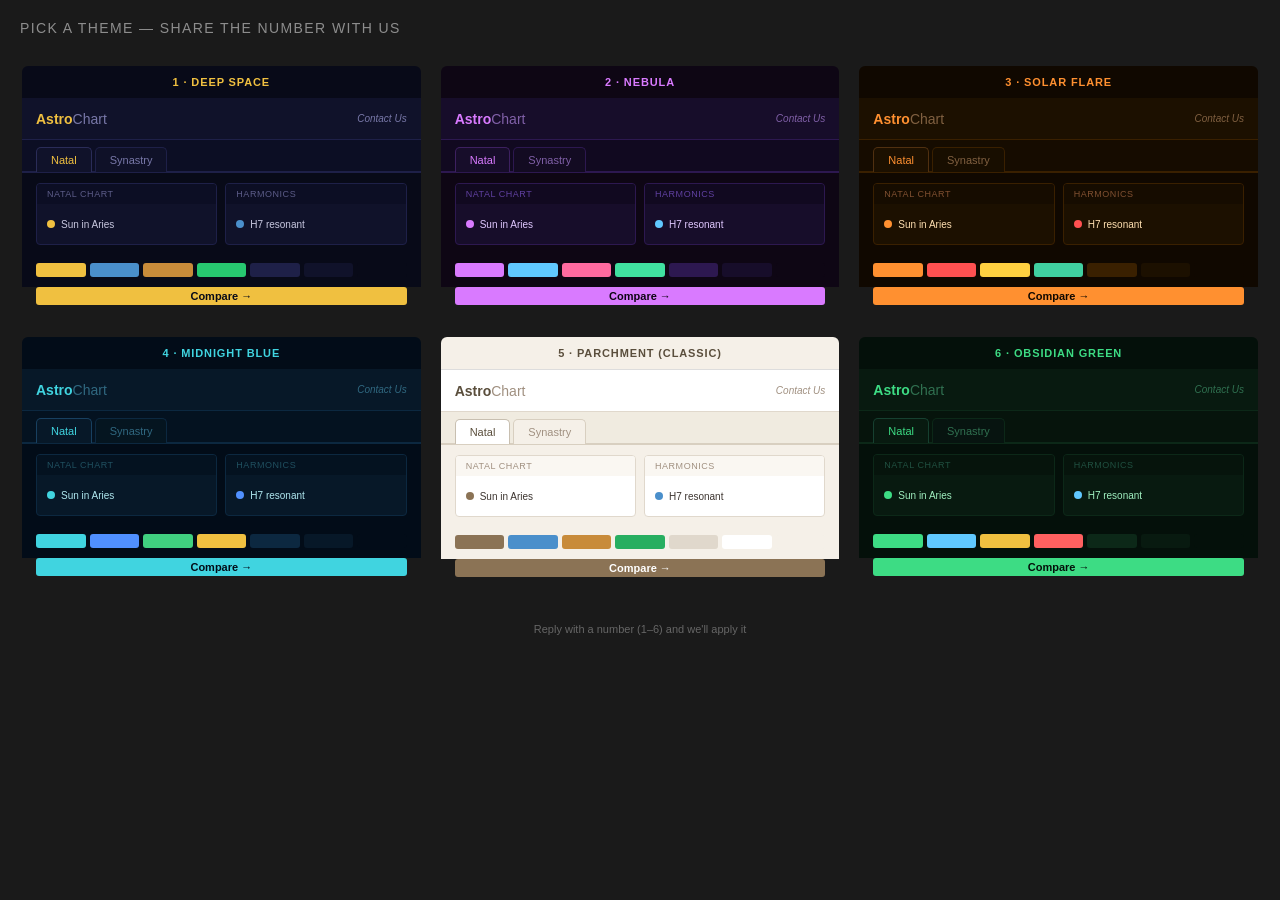
==== app/static/theme-preview.html @ 68cc1428 "Add theme preview page" ====
<!DOCTYPE html>
<html lang="en">
<head>
<meta charset="UTF-8">
<title>Theme Preview</title>
<style>
*{box-sizing:border-box;margin:0;padding:0}
body{font-family:'Helvetica Neue',Helvetica,Arial,sans-serif;background:#1a1a1a;padding:20px;display:flex;flex-direction:column;gap:24px}
h1{color:#fff;font-size:14px;font-weight:400;letter-spacing:.1em;text-transform:uppercase;margin-bottom:4px;opacity:.5}
.themes{display:grid;grid-template-columns:repeat(3,1fr);gap:16px}
.theme{border-radius:8px;overflow:hidden;border:2px solid transparent;cursor:pointer;transition:border-color .2s}
.theme:hover{border-color:rgba(255,255,255,.3)}
.theme-label{padding:10px 14px;font-size:11px;font-weight:600;text-transform:uppercase;letter-spacing:.08em;text-align:center}
.toolbar{display:flex;align-items:center;padding:0 14px;height:42px;gap:10px}
.brand{font-size:14px;font-weight:600;white-space:nowrap}
.brand span{font-weight:400}
.contact{margin-left:auto;font-size:10px;font-style:italic}
.pill{padding:3px 10px;border-radius:3px;font-size:11px;font-weight:600;cursor:pointer}
.tabs{display:flex;padding:6px 14px 0;gap:3px;border-bottom:none}
.tab{padding:6px 14px;border-radius:5px 5px 0 0;font-size:11px;border:1px solid;border-bottom:none;position:relative;top:1px}
.cards{display:grid;grid-template-columns:1fr 1fr;gap:8px;padding:10px 14px}
.card{border-radius:4px;overflow:hidden;border:1px solid}
.card-hdr{padding:5px 10px;font-size:9px;text-transform:uppercase;letter-spacing:.06em}
.card-body{height:40px;display:flex;align-items:center;padding:0 10px;font-size:10px;gap:6px}
.dot{width:8px;height:8px;border-radius:50%;flex-shrink:0}
.swatch{display:flex;gap:4px;padding:8px 14px 10px}
.sw{height:14px;flex:1;border-radius:3px}
</style>
</head>
<body>
<h1>Pick a Theme — share the number with us</h1>
<div class="themes">

<!-- 1. Deep Space (current) -->
<div class="theme" id="t1">
  <div class="theme-label" style="background:#080a18;color:#f0c040">1 · Deep Space</div>
  <div class="toolbar" style="background:#10122a;border-bottom:1px solid #1e2048">
    <div class="brand" style="color:#f0c040">Astro<span style="color:#7878a8">Chart</span></div>
    <div class="contact" style="color:#7878a8">Contact Us</div>
  </div>
  <div class="tabs" style="background:#0c0e24;border-bottom:2px solid #1e2048">
    <div class="tab" style="background:#10122a;color:#f0c040;border-color:#2a2c58">Natal</div>
    <div class="tab" style="background:#0f1128;color:#7878a8;border-color:#1e2048">Synastry</div>
  </div>
  <div class="cards" style="background:#080a18">
    <div class="card" style="background:#10122a;border-color:#1e2048">
      <div class="card-hdr" style="background:#0c0e24;color:#5c5c88">Natal Chart</div>
      <div class="card-body" style="color:#c8c8e0"><div class="dot" style="background:#f0c040"></div>Sun in Aries</div>
    </div>
    <div class="card" style="background:#10122a;border-color:#1e2048">
      <div class="card-hdr" style="background:#0c0e24;color:#5c5c88">Harmonics</div>
      <div class="card-body" style="color:#c8c8e0"><div class="dot" style="background:#4a8fcb"></div>H7 resonant</div>
    </div>
  </div>
  <div class="swatch" style="background:#080a18">
    <div class="sw" style="background:#f0c040"></div>
    <div class="sw" style="background:#4a8fcb"></div>
    <div class="sw" style="background:#c88b3a"></div>
    <div class="sw" style="background:#27c870"></div>
    <div class="sw" style="background:#1e2048"></div>
    <div class="sw" style="background:#10122a"></div>
    <div class="sw" style="background:#080a18"></div>
  </div>
  <div class="pill" style="background:#f0c040;color:#080a18;margin:0 14px 12px;text-align:center">Compare →</div>
</div>

<!-- 2. Nebula (deep purple/magenta) -->
<div class="theme" id="t2">
  <div class="theme-label" style="background:#0e0614;color:#d97aff">2 · Nebula</div>
  <div class="toolbar" style="background:#170d2a;border-bottom:1px solid #2d1850">
    <div class="brand" style="color:#d97aff">Astro<span style="color:#8060a8">Chart</span></div>
    <div class="contact" style="color:#8060a8">Contact Us</div>
  </div>
  <div class="tabs" style="background:#110920;border-bottom:2px solid #2d1850">
    <div class="tab" style="background:#170d2a;color:#d97aff;border-color:#3d2060">Natal</div>
    <div class="tab" style="background:#130b22;color:#8060a8;border-color:#2d1850">Synastry</div>
  </div>
  <div class="cards" style="background:#0e0614">
    <div class="card" style="background:#170d2a;border-color:#2d1850">
      <div class="card-hdr" style="background:#110920;color:#6040a0">Natal Chart</div>
      <div class="card-body" style="color:#e0c8ff"><div class="dot" style="background:#d97aff"></div>Sun in Aries</div>
    </div>
    <div class="card" style="background:#170d2a;border-color:#2d1850">
      <div class="card-hdr" style="background:#110920;color:#6040a0">Harmonics</div>
      <div class="card-body" style="color:#e0c8ff"><div class="dot" style="background:#60c8ff"></div>H7 resonant</div>
    </div>
  </div>
  <div class="swatch" style="background:#0e0614">
    <div class="sw" style="background:#d97aff"></div>
    <div class="sw" style="background:#60c8ff"></div>
    <div class="sw" style="background:#ff6aa0"></div>
    <div class="sw" style="background:#40e0a0"></div>
    <div class="sw" style="background:#2d1850"></div>
    <div class="sw" style="background:#170d2a"></div>
    <div class="sw" style="background:#0e0614"></div>
  </div>
  <div class="pill" style="background:#d97aff;color:#0e0614;margin:0 14px 12px;text-align:center">Compare →</div>
</div>

<!-- 3. Solar Flare (warm dark orange) -->
<div class="theme" id="t3">
  <div class="theme-label" style="background:#100800;color:#ff9030">3 · Solar Flare</div>
  <div class="toolbar" style="background:#1c1000;border-bottom:1px solid #3a2000">
    <div class="brand" style="color:#ff9030">Astro<span style="color:#806040">Chart</span></div>
    <div class="contact" style="color:#806040">Contact Us</div>
  </div>
  <div class="tabs" style="background:#160c00;border-bottom:2px solid #3a2000">
    <div class="tab" style="background:#1c1000;color:#ff9030;border-color:#503010">Natal</div>
    <div class="tab" style="background:#180e00;color:#806040;border-color:#3a2000">Synastry</div>
  </div>
  <div class="cards" style="background:#100800">
    <div class="card" style="background:#1c1000;border-color:#3a2000">
      <div class="card-hdr" style="background:#160c00;color:#805030">Natal Chart</div>
      <div class="card-body" style="color:#ffe0b0"><div class="dot" style="background:#ff9030"></div>Sun in Aries</div>
    </div>
    <div class="card" style="background:#1c1000;border-color:#3a2000">
      <div class="card-hdr" style="background:#160c00;color:#805030">Harmonics</div>
      <div class="card-body" style="color:#ffe0b0"><div class="dot" style="background:#ff5050"></div>H7 resonant</div>
    </div>
  </div>
  <div class="swatch" style="background:#100800">
    <div class="sw" style="background:#ff9030"></div>
    <div class="sw" style="background:#ff5050"></div>
    <div class="sw" style="background:#ffd040"></div>
    <div class="sw" style="background:#40d0a0"></div>
    <div class="sw" style="background:#3a2000"></div>
    <div class="sw" style="background:#1c1000"></div>
    <div class="sw" style="background:#100800"></div>
  </div>
  <div class="pill" style="background:#ff9030;color:#100800;margin:0 14px 12px;text-align:center">Compare →</div>
</div>

<!-- 4. Midnight Blue (navy/teal) -->
<div class="theme" id="t4">
  <div class="theme-label" style="background:#020c18;color:#40d4e0">4 · Midnight Blue</div>
  <div class="toolbar" style="background:#071828;border-bottom:1px solid #0c2840">
    <div class="brand" style="color:#40d4e0">Astro<span style="color:#306880">Chart</span></div>
    <div class="contact" style="color:#306880">Contact Us</div>
  </div>
  <div class="tabs" style="background:#041220;border-bottom:2px solid #0c2840">
    <div class="tab" style="background:#071828;color:#40d4e0;border-color:#184060">Natal</div>
    <div class="tab" style="background:#051520;color:#306880;border-color:#0c2840">Synastry</div>
  </div>
  <div class="cards" style="background:#020c18">
    <div class="card" style="background:#071828;border-color:#0c2840">
      <div class="card-hdr" style="background:#041220;color:#205060">Natal Chart</div>
      <div class="card-body" style="color:#b0e8f0"><div class="dot" style="background:#40d4e0"></div>Sun in Aries</div>
    </div>
    <div class="card" style="background:#071828;border-color:#0c2840">
      <div class="card-hdr" style="background:#041220;color:#205060">Harmonics</div>
      <div class="card-body" style="color:#b0e8f0"><div class="dot" style="background:#5090ff"></div>H7 resonant</div>
    </div>
  </div>
  <div class="swatch" style="background:#020c18">
    <div class="sw" style="background:#40d4e0"></div>
    <div class="sw" style="background:#5090ff"></div>
    <div class="sw" style="background:#40d080"></div>
    <div class="sw" style="background:#f0c040"></div>
    <div class="sw" style="background:#0c2840"></div>
    <div class="sw" style="background:#071828"></div>
    <div class="sw" style="background:#020c18"></div>
  </div>
  <div class="pill" style="background:#40d4e0;color:#020c18;margin:0 14px 12px;text-align:center">Compare →</div>
</div>

<!-- 5. Parchment (warm light, classic) -->
<div class="theme" id="t5">
  <div class="theme-label" style="background:#f5f0e8;color:#5a4e3c;border-bottom:1px solid #ddd">5 · Parchment (Classic)</div>
  <div class="toolbar" style="background:#fff;border-bottom:1px solid #e0d8cc">
    <div class="brand" style="color:#5a4e3c">Astro<span style="color:#a09080">Chart</span></div>
    <div class="contact" style="color:#a09080">Contact Us</div>
  </div>
  <div class="tabs" style="background:#f0ebe0;border-bottom:2px solid #d8cfc0">
    <div class="tab" style="background:#fff;color:#5a4e3c;border-color:#c8bfb0">Natal</div>
    <div class="tab" style="background:#f5f0e8;color:#a09080;border-color:#d8cfc0">Synastry</div>
  </div>
  <div class="cards" style="background:#f5f0e8">
    <div class="card" style="background:#fff;border-color:#e0d8cc">
      <div class="card-hdr" style="background:#faf7f2;color:#a09080">Natal Chart</div>
      <div class="card-body" style="color:#3d3530"><div class="dot" style="background:#8b7355"></div>Sun in Aries</div>
    </div>
    <div class="card" style="background:#fff;border-color:#e0d8cc">
      <div class="card-hdr" style="background:#faf7f2;color:#a09080">Harmonics</div>
      <div class="card-body" style="color:#3d3530"><div class="dot" style="background:#4a8fcb"></div>H7 resonant</div>
    </div>
  </div>
  <div class="swatch" style="background:#f5f0e8">
    <div class="sw" style="background:#8b7355"></div>
    <div class="sw" style="background:#4a8fcb"></div>
    <div class="sw" style="background:#c88b3a"></div>
    <div class="sw" style="background:#27ae60"></div>
    <div class="sw" style="background:#e0d8cc"></div>
    <div class="sw" style="background:#fff"></div>
    <div class="sw" style="background:#f5f0e8"></div>
  </div>
  <div class="pill" style="background:#8b7355;color:#fff;margin:0 14px 12px;text-align:center">Compare →</div>
</div>

<!-- 6. Obsidian Green (dark + emerald) -->
<div class="theme" id="t6">
  <div class="theme-label" style="background:#04100a;color:#3ddc84">6 · Obsidian Green</div>
  <div class="toolbar" style="background:#081a10;border-bottom:1px solid #0c2818">
    <div class="brand" style="color:#3ddc84">Astro<span style="color:#307050">Chart</span></div>
    <div class="contact" style="color:#307050">Contact Us</div>
  </div>
  <div class="tabs" style="background:#06140c;border-bottom:2px solid #0c2818">
    <div class="tab" style="background:#081a10;color:#3ddc84;border-color:#164030">Natal</div>
    <div class="tab" style="background:#071410;color:#307050;border-color:#0c2818">Synastry</div>
  </div>
  <div class="cards" style="background:#04100a">
    <div class="card" style="background:#081a10;border-color:#0c2818">
      <div class="card-hdr" style="background:#06140c;color:#205040">Natal Chart</div>
      <div class="card-body" style="color:#a0f0c0"><div class="dot" style="background:#3ddc84"></div>Sun in Aries</div>
    </div>
    <div class="card" style="background:#081a10;border-color:#0c2818">
      <div class="card-hdr" style="background:#06140c;color:#205040">Harmonics</div>
      <div class="card-body" style="color:#a0f0c0"><div class="dot" style="background:#60c8ff"></div>H7 resonant</div>
    </div>
  </div>
  <div class="swatch" style="background:#04100a">
    <div class="sw" style="background:#3ddc84"></div>
    <div class="sw" style="background:#60c8ff"></div>
    <div class="sw" style="background:#f0c040"></div>
    <div class="sw" style="background:#ff6060"></div>
    <div class="sw" style="background:#0c2818"></div>
    <div class="sw" style="background:#081a10"></div>
    <div class="sw" style="background:#04100a"></div>
  </div>
  <div class="pill" style="background:#3ddc84;color:#04100a;margin:0 14px 12px;text-align:center">Compare →</div>
</div>

</div>
<p style="color:#666;font-size:11px;text-align:center;margin-top:8px">Reply with a number (1–6) and we'll apply it</p>
</body>
</html>
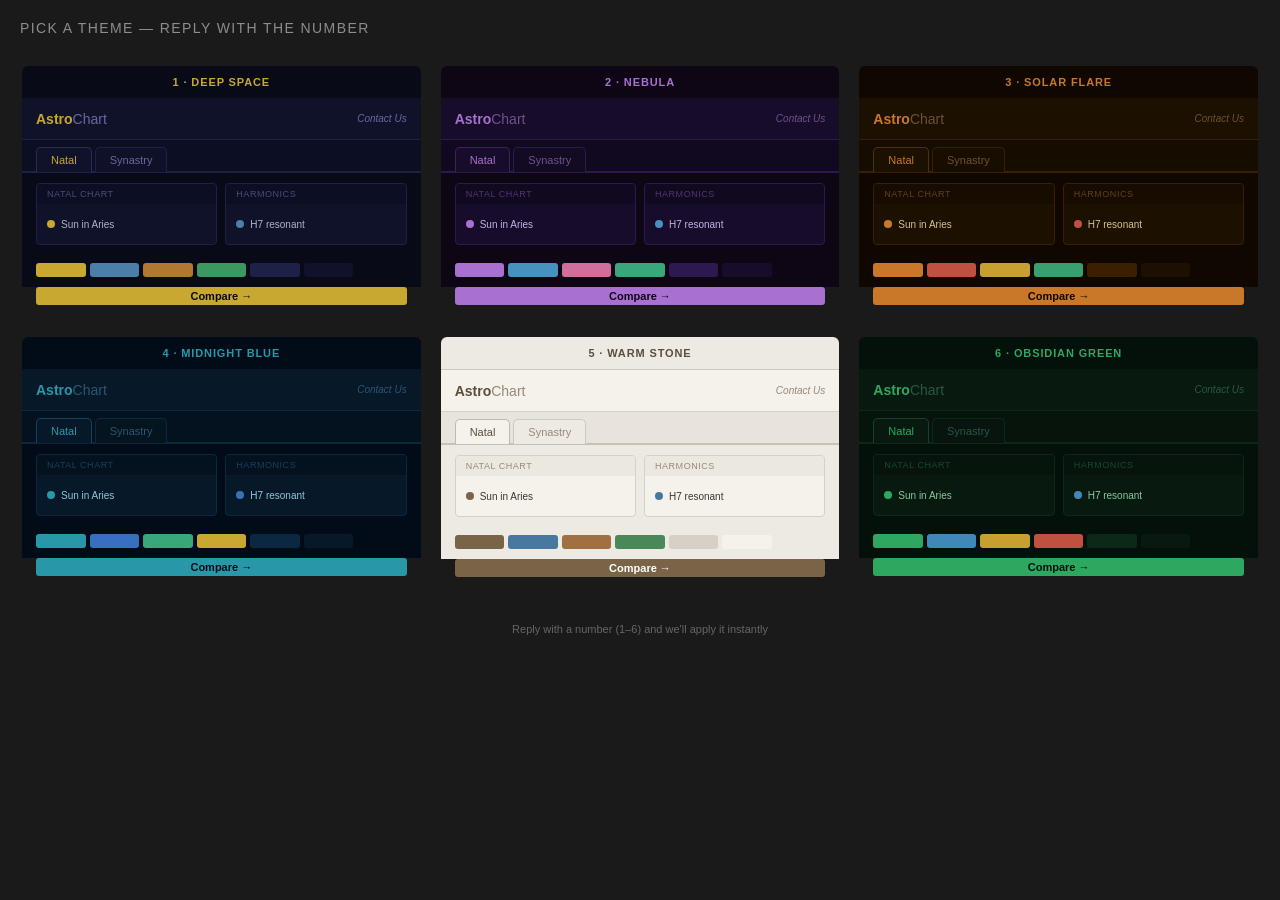
==== commit 2bca2f22: "Tone down theme preview colors - muted accents" ====
--- a/app/static/theme-preview.html
+++ b/app/static/theme-preview.html
@@ -16,7 +16,7 @@
 .brand span{font-weight:400}
 .contact{margin-left:auto;font-size:10px;font-style:italic}
 .pill{padding:3px 10px;border-radius:3px;font-size:11px;font-weight:600;cursor:pointer}
-.tabs{display:flex;padding:6px 14px 0;gap:3px;border-bottom:none}
+.tabs{display:flex;padding:6px 14px 0;gap:3px}
 .tab{padding:6px 14px;border-radius:5px 5px 0 0;font-size:11px;border:1px solid;border-bottom:none;position:relative;top:1px}
 .cards{display:grid;grid-template-columns:1fr 1fr;gap:8px;padding:10px 14px}
 .card{border-radius:4px;overflow:hidden;border:1px solid}
@@ -28,208 +28,208 @@
 </style>
 </head>
 <body>
-<h1>Pick a Theme — share the number with us</h1>
+<h1>Pick a Theme — reply with the number</h1>
 <div class="themes">
 
 <!-- 1. Deep Space (current) -->
-<div class="theme" id="t1">
-  <div class="theme-label" style="background:#080a18;color:#f0c040">1 · Deep Space</div>
+<div class="theme">
+  <div class="theme-label" style="background:#080a18;color:#c8a830">1 · Deep Space</div>
   <div class="toolbar" style="background:#10122a;border-bottom:1px solid #1e2048">
-    <div class="brand" style="color:#f0c040">Astro<span style="color:#7878a8">Chart</span></div>
-    <div class="contact" style="color:#7878a8">Contact Us</div>
+    <div class="brand" style="color:#c8a830">Astro<span style="color:#6868a0">Chart</span></div>
+    <div class="contact" style="color:#6868a0">Contact Us</div>
   </div>
   <div class="tabs" style="background:#0c0e24;border-bottom:2px solid #1e2048">
-    <div class="tab" style="background:#10122a;color:#f0c040;border-color:#2a2c58">Natal</div>
-    <div class="tab" style="background:#0f1128;color:#7878a8;border-color:#1e2048">Synastry</div>
+    <div class="tab" style="background:#10122a;color:#c8a830;border-color:#2a2c58">Natal</div>
+    <div class="tab" style="background:#0f1128;color:#6868a0;border-color:#1e2048">Synastry</div>
   </div>
   <div class="cards" style="background:#080a18">
     <div class="card" style="background:#10122a;border-color:#1e2048">
-      <div class="card-hdr" style="background:#0c0e24;color:#5c5c88">Natal Chart</div>
-      <div class="card-body" style="color:#c8c8e0"><div class="dot" style="background:#f0c040"></div>Sun in Aries</div>
+      <div class="card-hdr" style="background:#0c0e24;color:#4c4c78">Natal Chart</div>
+      <div class="card-body" style="color:#b0b0d0"><div class="dot" style="background:#c8a830"></div>Sun in Aries</div>
     </div>
     <div class="card" style="background:#10122a;border-color:#1e2048">
-      <div class="card-hdr" style="background:#0c0e24;color:#5c5c88">Harmonics</div>
-      <div class="card-body" style="color:#c8c8e0"><div class="dot" style="background:#4a8fcb"></div>H7 resonant</div>
+      <div class="card-hdr" style="background:#0c0e24;color:#4c4c78">Harmonics</div>
+      <div class="card-body" style="color:#b0b0d0"><div class="dot" style="background:#4a7faa"></div>H7 resonant</div>
     </div>
   </div>
   <div class="swatch" style="background:#080a18">
-    <div class="sw" style="background:#f0c040"></div>
-    <div class="sw" style="background:#4a8fcb"></div>
-    <div class="sw" style="background:#c88b3a"></div>
-    <div class="sw" style="background:#27c870"></div>
+    <div class="sw" style="background:#c8a830"></div>
+    <div class="sw" style="background:#4a7faa"></div>
+    <div class="sw" style="background:#b07830"></div>
+    <div class="sw" style="background:#3a9860"></div>
     <div class="sw" style="background:#1e2048"></div>
     <div class="sw" style="background:#10122a"></div>
     <div class="sw" style="background:#080a18"></div>
   </div>
-  <div class="pill" style="background:#f0c040;color:#080a18;margin:0 14px 12px;text-align:center">Compare →</div>
-</div>
-
-<!-- 2. Nebula (deep purple/magenta) -->
-<div class="theme" id="t2">
-  <div class="theme-label" style="background:#0e0614;color:#d97aff">2 · Nebula</div>
+  <div class="pill" style="background:#c8a830;color:#080a18;margin:0 14px 12px;text-align:center">Compare →</div>
+</div>
+
+<!-- 2. Nebula (muted violet) -->
+<div class="theme">
+  <div class="theme-label" style="background:#0e0614;color:#a870d0">2 · Nebula</div>
   <div class="toolbar" style="background:#170d2a;border-bottom:1px solid #2d1850">
-    <div class="brand" style="color:#d97aff">Astro<span style="color:#8060a8">Chart</span></div>
-    <div class="contact" style="color:#8060a8">Contact Us</div>
+    <div class="brand" style="color:#a870d0">Astro<span style="color:#705090">Chart</span></div>
+    <div class="contact" style="color:#705090">Contact Us</div>
   </div>
   <div class="tabs" style="background:#110920;border-bottom:2px solid #2d1850">
-    <div class="tab" style="background:#170d2a;color:#d97aff;border-color:#3d2060">Natal</div>
-    <div class="tab" style="background:#130b22;color:#8060a8;border-color:#2d1850">Synastry</div>
+    <div class="tab" style="background:#170d2a;color:#a870d0;border-color:#3d2060">Natal</div>
+    <div class="tab" style="background:#130b22;color:#705090;border-color:#2d1850">Synastry</div>
   </div>
   <div class="cards" style="background:#0e0614">
     <div class="card" style="background:#170d2a;border-color:#2d1850">
-      <div class="card-hdr" style="background:#110920;color:#6040a0">Natal Chart</div>
-      <div class="card-body" style="color:#e0c8ff"><div class="dot" style="background:#d97aff"></div>Sun in Aries</div>
+      <div class="card-hdr" style="background:#110920;color:#503870">Natal Chart</div>
+      <div class="card-body" style="color:#c8b0e8"><div class="dot" style="background:#a870d0"></div>Sun in Aries</div>
     </div>
     <div class="card" style="background:#170d2a;border-color:#2d1850">
-      <div class="card-hdr" style="background:#110920;color:#6040a0">Harmonics</div>
-      <div class="card-body" style="color:#e0c8ff"><div class="dot" style="background:#60c8ff"></div>H7 resonant</div>
+      <div class="card-hdr" style="background:#110920;color:#503870">Harmonics</div>
+      <div class="card-body" style="color:#c8b0e8"><div class="dot" style="background:#4890c0"></div>H7 resonant</div>
     </div>
   </div>
   <div class="swatch" style="background:#0e0614">
-    <div class="sw" style="background:#d97aff"></div>
-    <div class="sw" style="background:#60c8ff"></div>
-    <div class="sw" style="background:#ff6aa0"></div>
-    <div class="sw" style="background:#40e0a0"></div>
+    <div class="sw" style="background:#a870d0"></div>
+    <div class="sw" style="background:#4890c0"></div>
+    <div class="sw" style="background:#d07098"></div>
+    <div class="sw" style="background:#38a878"></div>
     <div class="sw" style="background:#2d1850"></div>
     <div class="sw" style="background:#170d2a"></div>
     <div class="sw" style="background:#0e0614"></div>
   </div>
-  <div class="pill" style="background:#d97aff;color:#0e0614;margin:0 14px 12px;text-align:center">Compare →</div>
-</div>
-
-<!-- 3. Solar Flare (warm dark orange) -->
-<div class="theme" id="t3">
-  <div class="theme-label" style="background:#100800;color:#ff9030">3 · Solar Flare</div>
+  <div class="pill" style="background:#a870d0;color:#0e0614;margin:0 14px 12px;text-align:center">Compare →</div>
+</div>
+
+<!-- 3. Solar Flare (muted amber) -->
+<div class="theme">
+  <div class="theme-label" style="background:#100800;color:#c87828">3 · Solar Flare</div>
   <div class="toolbar" style="background:#1c1000;border-bottom:1px solid #3a2000">
-    <div class="brand" style="color:#ff9030">Astro<span style="color:#806040">Chart</span></div>
-    <div class="contact" style="color:#806040">Contact Us</div>
+    <div class="brand" style="color:#c87828">Astro<span style="color:#705030">Chart</span></div>
+    <div class="contact" style="color:#705030">Contact Us</div>
   </div>
   <div class="tabs" style="background:#160c00;border-bottom:2px solid #3a2000">
-    <div class="tab" style="background:#1c1000;color:#ff9030;border-color:#503010">Natal</div>
-    <div class="tab" style="background:#180e00;color:#806040;border-color:#3a2000">Synastry</div>
+    <div class="tab" style="background:#1c1000;color:#c87828;border-color:#503010">Natal</div>
+    <div class="tab" style="background:#180e00;color:#705030;border-color:#3a2000">Synastry</div>
   </div>
   <div class="cards" style="background:#100800">
     <div class="card" style="background:#1c1000;border-color:#3a2000">
-      <div class="card-hdr" style="background:#160c00;color:#805030">Natal Chart</div>
-      <div class="card-body" style="color:#ffe0b0"><div class="dot" style="background:#ff9030"></div>Sun in Aries</div>
+      <div class="card-hdr" style="background:#160c00;color:#604020">Natal Chart</div>
+      <div class="card-body" style="color:#d8c090"><div class="dot" style="background:#c87828"></div>Sun in Aries</div>
     </div>
     <div class="card" style="background:#1c1000;border-color:#3a2000">
-      <div class="card-hdr" style="background:#160c00;color:#805030">Harmonics</div>
-      <div class="card-body" style="color:#ffe0b0"><div class="dot" style="background:#ff5050"></div>H7 resonant</div>
+      <div class="card-hdr" style="background:#160c00;color:#604020">Harmonics</div>
+      <div class="card-body" style="color:#d8c090"><div class="dot" style="background:#c05040"></div>H7 resonant</div>
     </div>
   </div>
   <div class="swatch" style="background:#100800">
-    <div class="sw" style="background:#ff9030"></div>
-    <div class="sw" style="background:#ff5050"></div>
-    <div class="sw" style="background:#ffd040"></div>
-    <div class="sw" style="background:#40d0a0"></div>
+    <div class="sw" style="background:#c87828"></div>
+    <div class="sw" style="background:#c05040"></div>
+    <div class="sw" style="background:#c8a030"></div>
+    <div class="sw" style="background:#38a070"></div>
     <div class="sw" style="background:#3a2000"></div>
     <div class="sw" style="background:#1c1000"></div>
     <div class="sw" style="background:#100800"></div>
   </div>
-  <div class="pill" style="background:#ff9030;color:#100800;margin:0 14px 12px;text-align:center">Compare →</div>
-</div>
-
-<!-- 4. Midnight Blue (navy/teal) -->
-<div class="theme" id="t4">
-  <div class="theme-label" style="background:#020c18;color:#40d4e0">4 · Midnight Blue</div>
+  <div class="pill" style="background:#c87828;color:#100800;margin:0 14px 12px;text-align:center">Compare →</div>
+</div>
+
+<!-- 4. Midnight Blue (muted teal) -->
+<div class="theme">
+  <div class="theme-label" style="background:#020c18;color:#2898a8">4 · Midnight Blue</div>
   <div class="toolbar" style="background:#071828;border-bottom:1px solid #0c2840">
-    <div class="brand" style="color:#40d4e0">Astro<span style="color:#306880">Chart</span></div>
-    <div class="contact" style="color:#306880">Contact Us</div>
+    <div class="brand" style="color:#2898a8">Astro<span style="color:#285870">Chart</span></div>
+    <div class="contact" style="color:#285870">Contact Us</div>
   </div>
   <div class="tabs" style="background:#041220;border-bottom:2px solid #0c2840">
-    <div class="tab" style="background:#071828;color:#40d4e0;border-color:#184060">Natal</div>
-    <div class="tab" style="background:#051520;color:#306880;border-color:#0c2840">Synastry</div>
+    <div class="tab" style="background:#071828;color:#2898a8;border-color:#184060">Natal</div>
+    <div class="tab" style="background:#051520;color:#285870;border-color:#0c2840">Synastry</div>
   </div>
   <div class="cards" style="background:#020c18">
     <div class="card" style="background:#071828;border-color:#0c2840">
-      <div class="card-hdr" style="background:#041220;color:#205060">Natal Chart</div>
-      <div class="card-body" style="color:#b0e8f0"><div class="dot" style="background:#40d4e0"></div>Sun in Aries</div>
+      <div class="card-hdr" style="background:#041220;color:#184058">Natal Chart</div>
+      <div class="card-body" style="color:#90c8d8"><div class="dot" style="background:#2898a8"></div>Sun in Aries</div>
     </div>
     <div class="card" style="background:#071828;border-color:#0c2840">
-      <div class="card-hdr" style="background:#041220;color:#205060">Harmonics</div>
-      <div class="card-body" style="color:#b0e8f0"><div class="dot" style="background:#5090ff"></div>H7 resonant</div>
+      <div class="card-hdr" style="background:#041220;color:#184058">Harmonics</div>
+      <div class="card-body" style="color:#90c8d8"><div class="dot" style="background:#3870c0"></div>H7 resonant</div>
     </div>
   </div>
   <div class="swatch" style="background:#020c18">
-    <div class="sw" style="background:#40d4e0"></div>
-    <div class="sw" style="background:#5090ff"></div>
-    <div class="sw" style="background:#40d080"></div>
-    <div class="sw" style="background:#f0c040"></div>
+    <div class="sw" style="background:#2898a8"></div>
+    <div class="sw" style="background:#3870c0"></div>
+    <div class="sw" style="background:#38a878"></div>
+    <div class="sw" style="background:#c8a830"></div>
     <div class="sw" style="background:#0c2840"></div>
     <div class="sw" style="background:#071828"></div>
     <div class="sw" style="background:#020c18"></div>
   </div>
-  <div class="pill" style="background:#40d4e0;color:#020c18;margin:0 14px 12px;text-align:center">Compare →</div>
-</div>
-
-<!-- 5. Parchment (warm light, classic) -->
-<div class="theme" id="t5">
-  <div class="theme-label" style="background:#f5f0e8;color:#5a4e3c;border-bottom:1px solid #ddd">5 · Parchment (Classic)</div>
-  <div class="toolbar" style="background:#fff;border-bottom:1px solid #e0d8cc">
-    <div class="brand" style="color:#5a4e3c">Astro<span style="color:#a09080">Chart</span></div>
-    <div class="contact" style="color:#a09080">Contact Us</div>
-  </div>
-  <div class="tabs" style="background:#f0ebe0;border-bottom:2px solid #d8cfc0">
-    <div class="tab" style="background:#fff;color:#5a4e3c;border-color:#c8bfb0">Natal</div>
-    <div class="tab" style="background:#f5f0e8;color:#a09080;border-color:#d8cfc0">Synastry</div>
-  </div>
-  <div class="cards" style="background:#f5f0e8">
-    <div class="card" style="background:#fff;border-color:#e0d8cc">
-      <div class="card-hdr" style="background:#faf7f2;color:#a09080">Natal Chart</div>
-      <div class="card-body" style="color:#3d3530"><div class="dot" style="background:#8b7355"></div>Sun in Aries</div>
-    </div>
-    <div class="card" style="background:#fff;border-color:#e0d8cc">
-      <div class="card-hdr" style="background:#faf7f2;color:#a09080">Harmonics</div>
-      <div class="card-body" style="color:#3d3530"><div class="dot" style="background:#4a8fcb"></div>H7 resonant</div>
-    </div>
-  </div>
-  <div class="swatch" style="background:#f5f0e8">
-    <div class="sw" style="background:#8b7355"></div>
-    <div class="sw" style="background:#4a8fcb"></div>
-    <div class="sw" style="background:#c88b3a"></div>
-    <div class="sw" style="background:#27ae60"></div>
-    <div class="sw" style="background:#e0d8cc"></div>
-    <div class="sw" style="background:#fff"></div>
-    <div class="sw" style="background:#f5f0e8"></div>
-  </div>
-  <div class="pill" style="background:#8b7355;color:#fff;margin:0 14px 12px;text-align:center">Compare →</div>
-</div>
-
-<!-- 6. Obsidian Green (dark + emerald) -->
-<div class="theme" id="t6">
-  <div class="theme-label" style="background:#04100a;color:#3ddc84">6 · Obsidian Green</div>
+  <div class="pill" style="background:#2898a8;color:#020c18;margin:0 14px 12px;text-align:center">Compare →</div>
+</div>
+
+<!-- 5. Warm Stone (muted light, easy on eyes) -->
+<div class="theme">
+  <div class="theme-label" style="background:#edeae4;color:#5a4e3c;border-bottom:1px solid #d0c8bc">5 · Warm Stone</div>
+  <div class="toolbar" style="background:#f5f2ec;border-bottom:1px solid #d8d0c4">
+    <div class="brand" style="color:#5a4e3c">Astro<span style="color:#988878">Chart</span></div>
+    <div class="contact" style="color:#988878">Contact Us</div>
+  </div>
+  <div class="tabs" style="background:#e8e4dc;border-bottom:2px solid #c8c0b4">
+    <div class="tab" style="background:#f5f2ec;color:#5a4e3c;border-color:#c0b8ac">Natal</div>
+    <div class="tab" style="background:#edeae4;color:#988878;border-color:#d0c8bc">Synastry</div>
+  </div>
+  <div class="cards" style="background:#edeae4">
+    <div class="card" style="background:#f5f2ec;border-color:#d8d0c4">
+      <div class="card-hdr" style="background:#ece8e0;color:#988878">Natal Chart</div>
+      <div class="card-body" style="color:#3d3530"><div class="dot" style="background:#7a6448"></div>Sun in Aries</div>
+    </div>
+    <div class="card" style="background:#f5f2ec;border-color:#d8d0c4">
+      <div class="card-hdr" style="background:#ece8e0;color:#988878">Harmonics</div>
+      <div class="card-body" style="color:#3d3530"><div class="dot" style="background:#4878a0"></div>H7 resonant</div>
+    </div>
+  </div>
+  <div class="swatch" style="background:#edeae4">
+    <div class="sw" style="background:#7a6448"></div>
+    <div class="sw" style="background:#4878a0"></div>
+    <div class="sw" style="background:#a07040"></div>
+    <div class="sw" style="background:#4a8858"></div>
+    <div class="sw" style="background:#d8d0c4"></div>
+    <div class="sw" style="background:#f5f2ec"></div>
+    <div class="sw" style="background:#edeae4"></div>
+  </div>
+  <div class="pill" style="background:#7a6448;color:#fff;margin:0 14px 12px;text-align:center">Compare →</div>
+</div>
+
+<!-- 6. Obsidian Green (muted emerald) -->
+<div class="theme">
+  <div class="theme-label" style="background:#04100a;color:#2ea860">6 · Obsidian Green</div>
   <div class="toolbar" style="background:#081a10;border-bottom:1px solid #0c2818">
-    <div class="brand" style="color:#3ddc84">Astro<span style="color:#307050">Chart</span></div>
-    <div class="contact" style="color:#307050">Contact Us</div>
+    <div class="brand" style="color:#2ea860">Astro<span style="color:#285840">Chart</span></div>
+    <div class="contact" style="color:#285840">Contact Us</div>
   </div>
   <div class="tabs" style="background:#06140c;border-bottom:2px solid #0c2818">
-    <div class="tab" style="background:#081a10;color:#3ddc84;border-color:#164030">Natal</div>
-    <div class="tab" style="background:#071410;color:#307050;border-color:#0c2818">Synastry</div>
+    <div class="tab" style="background:#081a10;color:#2ea860;border-color:#164030">Natal</div>
+    <div class="tab" style="background:#071410;color:#285840;border-color:#0c2818">Synastry</div>
   </div>
   <div class="cards" style="background:#04100a">
     <div class="card" style="background:#081a10;border-color:#0c2818">
-      <div class="card-hdr" style="background:#06140c;color:#205040">Natal Chart</div>
-      <div class="card-body" style="color:#a0f0c0"><div class="dot" style="background:#3ddc84"></div>Sun in Aries</div>
+      <div class="card-hdr" style="background:#06140c;color:#184830">Natal Chart</div>
+      <div class="card-body" style="color:#88c8a0"><div class="dot" style="background:#2ea860"></div>Sun in Aries</div>
     </div>
     <div class="card" style="background:#081a10;border-color:#0c2818">
-      <div class="card-hdr" style="background:#06140c;color:#205040">Harmonics</div>
-      <div class="card-body" style="color:#a0f0c0"><div class="dot" style="background:#60c8ff"></div>H7 resonant</div>
+      <div class="card-hdr" style="background:#06140c;color:#184830">Harmonics</div>
+      <div class="card-body" style="color:#88c8a0"><div class="dot" style="background:#4088b8"></div>H7 resonant</div>
     </div>
   </div>
   <div class="swatch" style="background:#04100a">
-    <div class="sw" style="background:#3ddc84"></div>
-    <div class="sw" style="background:#60c8ff"></div>
-    <div class="sw" style="background:#f0c040"></div>
-    <div class="sw" style="background:#ff6060"></div>
+    <div class="sw" style="background:#2ea860"></div>
+    <div class="sw" style="background:#4088b8"></div>
+    <div class="sw" style="background:#c8a030"></div>
+    <div class="sw" style="background:#c05040"></div>
     <div class="sw" style="background:#0c2818"></div>
     <div class="sw" style="background:#081a10"></div>
     <div class="sw" style="background:#04100a"></div>
   </div>
-  <div class="pill" style="background:#3ddc84;color:#04100a;margin:0 14px 12px;text-align:center">Compare →</div>
-</div>
-
-</div>
-<p style="color:#666;font-size:11px;text-align:center;margin-top:8px">Reply with a number (1–6) and we'll apply it</p>
+  <div class="pill" style="background:#2ea860;color:#04100a;margin:0 14px 12px;text-align:center">Compare →</div>
+</div>
+
+</div>
+<p style="color:#666;font-size:11px;text-align:center;margin-top:8px">Reply with a number (1–6) and we'll apply it instantly</p>
 </body>
 </html>
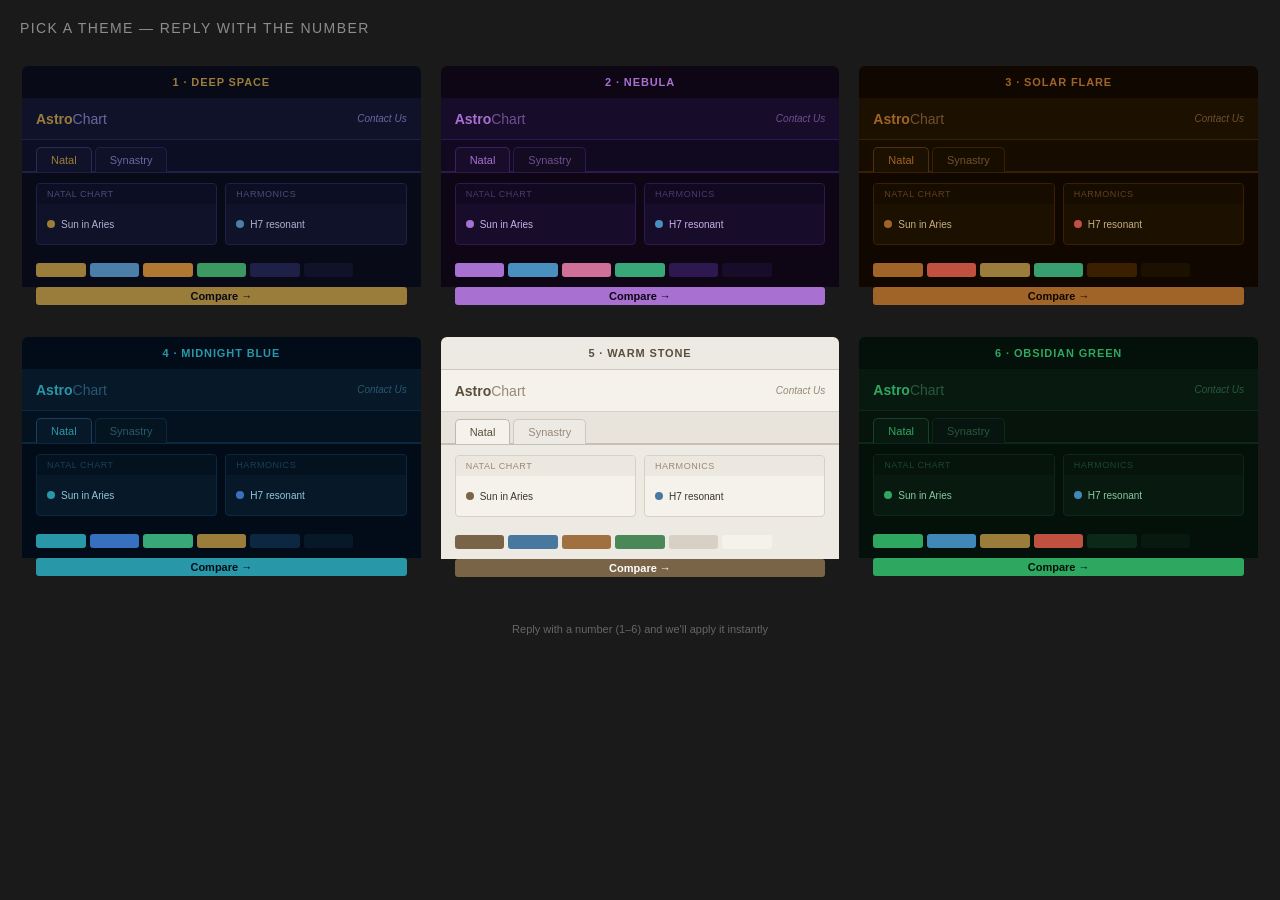
==== commit 370e7ef3: "Further mute yellows to ochre/burnt-gold" ====
--- a/app/static/theme-preview.html
+++ b/app/static/theme-preview.html
@@ -33,19 +33,19 @@
 
 <!-- 1. Deep Space (current) -->
 <div class="theme">
-  <div class="theme-label" style="background:#080a18;color:#c8a830">1 · Deep Space</div>
+  <div class="theme-label" style="background:#080a18;color:#9a7d3a">1 · Deep Space</div>
   <div class="toolbar" style="background:#10122a;border-bottom:1px solid #1e2048">
-    <div class="brand" style="color:#c8a830">Astro<span style="color:#6868a0">Chart</span></div>
+    <div class="brand" style="color:#9a7d3a">Astro<span style="color:#6868a0">Chart</span></div>
     <div class="contact" style="color:#6868a0">Contact Us</div>
   </div>
   <div class="tabs" style="background:#0c0e24;border-bottom:2px solid #1e2048">
-    <div class="tab" style="background:#10122a;color:#c8a830;border-color:#2a2c58">Natal</div>
+    <div class="tab" style="background:#10122a;color:#9a7d3a;border-color:#2a2c58">Natal</div>
     <div class="tab" style="background:#0f1128;color:#6868a0;border-color:#1e2048">Synastry</div>
   </div>
   <div class="cards" style="background:#080a18">
     <div class="card" style="background:#10122a;border-color:#1e2048">
       <div class="card-hdr" style="background:#0c0e24;color:#4c4c78">Natal Chart</div>
-      <div class="card-body" style="color:#b0b0d0"><div class="dot" style="background:#c8a830"></div>Sun in Aries</div>
+      <div class="card-body" style="color:#b0b0d0"><div class="dot" style="background:#9a7d3a"></div>Sun in Aries</div>
     </div>
     <div class="card" style="background:#10122a;border-color:#1e2048">
       <div class="card-hdr" style="background:#0c0e24;color:#4c4c78">Harmonics</div>
@@ -53,7 +53,7 @@
     </div>
   </div>
   <div class="swatch" style="background:#080a18">
-    <div class="sw" style="background:#c8a830"></div>
+    <div class="sw" style="background:#9a7d3a"></div>
     <div class="sw" style="background:#4a7faa"></div>
     <div class="sw" style="background:#b07830"></div>
     <div class="sw" style="background:#3a9860"></div>
@@ -61,7 +61,7 @@
     <div class="sw" style="background:#10122a"></div>
     <div class="sw" style="background:#080a18"></div>
   </div>
-  <div class="pill" style="background:#c8a830;color:#080a18;margin:0 14px 12px;text-align:center">Compare →</div>
+  <div class="pill" style="background:#9a7d3a;color:#080a18;margin:0 14px 12px;text-align:center">Compare →</div>
 </div>
 
 <!-- 2. Nebula (muted violet) -->
@@ -99,35 +99,35 @@
 
 <!-- 3. Solar Flare (muted amber) -->
 <div class="theme">
-  <div class="theme-label" style="background:#100800;color:#c87828">3 · Solar Flare</div>
+  <div class="theme-label" style="background:#100800;color:#a06428">3 · Solar Flare</div>
   <div class="toolbar" style="background:#1c1000;border-bottom:1px solid #3a2000">
-    <div class="brand" style="color:#c87828">Astro<span style="color:#705030">Chart</span></div>
+    <div class="brand" style="color:#a06428">Astro<span style="color:#705030">Chart</span></div>
     <div class="contact" style="color:#705030">Contact Us</div>
   </div>
   <div class="tabs" style="background:#160c00;border-bottom:2px solid #3a2000">
-    <div class="tab" style="background:#1c1000;color:#c87828;border-color:#503010">Natal</div>
+    <div class="tab" style="background:#1c1000;color:#a06428;border-color:#503010">Natal</div>
     <div class="tab" style="background:#180e00;color:#705030;border-color:#3a2000">Synastry</div>
   </div>
   <div class="cards" style="background:#100800">
     <div class="card" style="background:#1c1000;border-color:#3a2000">
       <div class="card-hdr" style="background:#160c00;color:#604020">Natal Chart</div>
-      <div class="card-body" style="color:#d8c090"><div class="dot" style="background:#c87828"></div>Sun in Aries</div>
+      <div class="card-body" style="color:#c4b080"><div class="dot" style="background:#a06428"></div>Sun in Aries</div>
     </div>
     <div class="card" style="background:#1c1000;border-color:#3a2000">
       <div class="card-hdr" style="background:#160c00;color:#604020">Harmonics</div>
-      <div class="card-body" style="color:#d8c090"><div class="dot" style="background:#c05040"></div>H7 resonant</div>
+      <div class="card-body" style="color:#c4b080"><div class="dot" style="background:#c05040"></div>H7 resonant</div>
     </div>
   </div>
   <div class="swatch" style="background:#100800">
-    <div class="sw" style="background:#c87828"></div>
+    <div class="sw" style="background:#a06428"></div>
     <div class="sw" style="background:#c05040"></div>
-    <div class="sw" style="background:#c8a030"></div>
+    <div class="sw" style="background:#9a7d3a"></div>
     <div class="sw" style="background:#38a070"></div>
     <div class="sw" style="background:#3a2000"></div>
     <div class="sw" style="background:#1c1000"></div>
     <div class="sw" style="background:#100800"></div>
   </div>
-  <div class="pill" style="background:#c87828;color:#100800;margin:0 14px 12px;text-align:center">Compare →</div>
+  <div class="pill" style="background:#a06428;color:#100800;margin:0 14px 12px;text-align:center">Compare →</div>
 </div>
 
 <!-- 4. Midnight Blue (muted teal) -->
@@ -155,7 +155,7 @@
     <div class="sw" style="background:#2898a8"></div>
     <div class="sw" style="background:#3870c0"></div>
     <div class="sw" style="background:#38a878"></div>
-    <div class="sw" style="background:#c8a830"></div>
+    <div class="sw" style="background:#9a7d3a"></div>
     <div class="sw" style="background:#0c2840"></div>
     <div class="sw" style="background:#071828"></div>
     <div class="sw" style="background:#020c18"></div>
@@ -220,7 +220,7 @@
   <div class="swatch" style="background:#04100a">
     <div class="sw" style="background:#2ea860"></div>
     <div class="sw" style="background:#4088b8"></div>
-    <div class="sw" style="background:#c8a030"></div>
+    <div class="sw" style="background:#9a7d3a"></div>
     <div class="sw" style="background:#c05040"></div>
     <div class="sw" style="background:#0c2818"></div>
     <div class="sw" style="background:#081a10"></div>
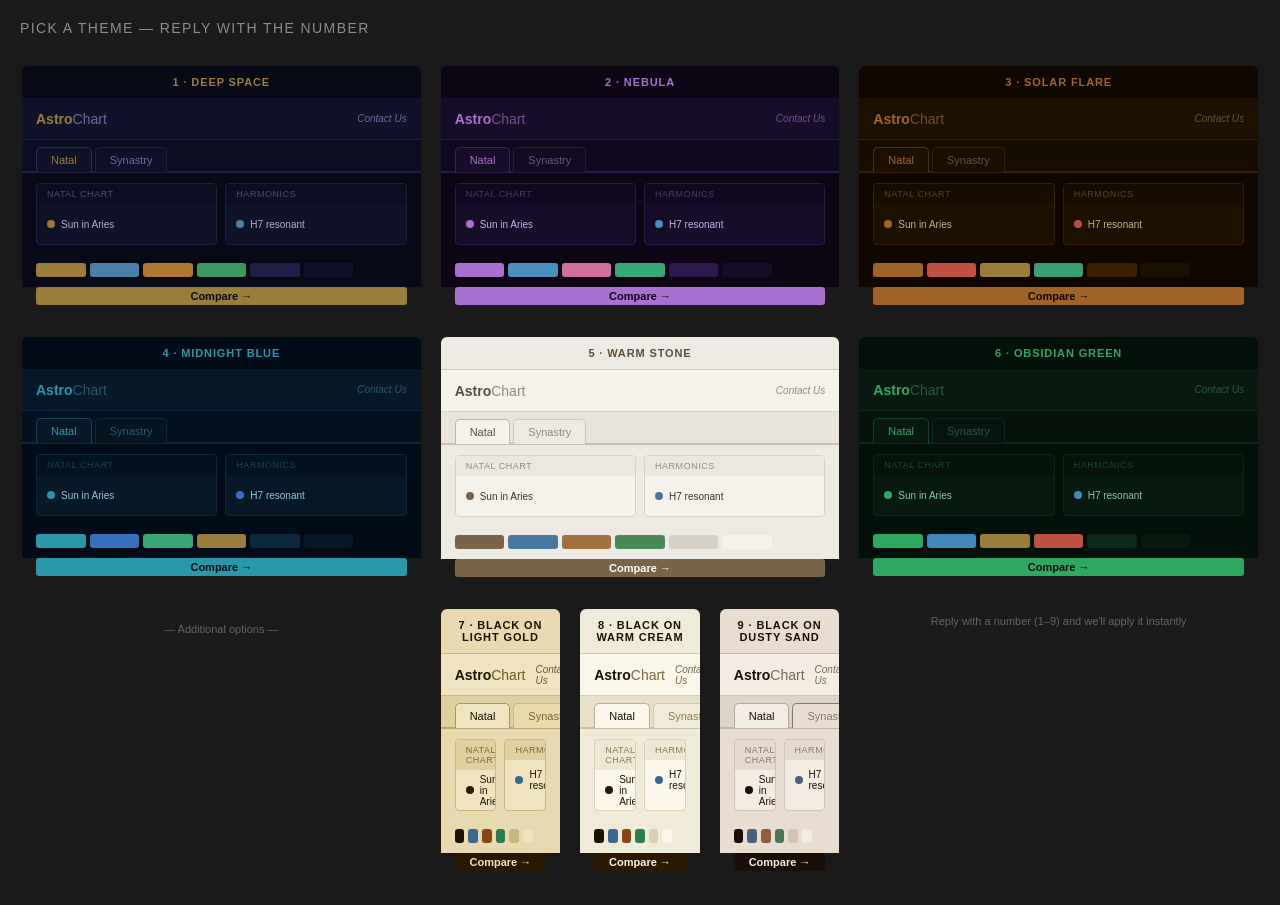
==== commit fcc63e34: "Add light gold/cream themes 7-9 to preview" ====
--- a/app/static/theme-preview.html
+++ b/app/static/theme-preview.html
@@ -229,7 +229,109 @@
   <div class="pill" style="background:#2ea860;color:#04100a;margin:0 14px 12px;text-align:center">Compare →</div>
 </div>
 
-</div>
-<p style="color:#666;font-size:11px;text-align:center;margin-top:8px">Reply with a number (1–6) and we'll apply it instantly</p>
+<p style="color:#666;font-size:11px;text-align:center;margin:16px 0 8px">— Additional options —</p>
+<div class="themes">
+
+<!-- 7. Black on Light Gold -->
+<div class="theme">
+  <div class="theme-label" style="background:#e8d9b0;color:#1a1200;border-bottom:1px solid #c8b880">7 · Black on Light Gold</div>
+  <div class="toolbar" style="background:#f0e4c0;border-bottom:1px solid #c8b880">
+    <div class="brand" style="color:#1a1200">Astro<span style="color:#6b5a20">Chart</span></div>
+    <div class="contact" style="color:#6b5a20">Contact Us</div>
+  </div>
+  <div class="tabs" style="background:#ddd0a0;border-bottom:2px solid #b8a870">
+    <div class="tab" style="background:#f0e4c0;color:#1a1200;border-color:#a89850">Natal</div>
+    <div class="tab" style="background:#e8d9b0;color:#7a6830;border-color:#c8b880">Synastry</div>
+  </div>
+  <div class="cards" style="background:#e8d9b0">
+    <div class="card" style="background:#f0e4c0;border-color:#c8b880">
+      <div class="card-hdr" style="background:#e0d0a0;color:#7a6830">Natal Chart</div>
+      <div class="card-body" style="color:#1a1200"><div class="dot" style="background:#2a1800"></div>Sun in Aries</div>
+    </div>
+    <div class="card" style="background:#f0e4c0;border-color:#c8b880">
+      <div class="card-hdr" style="background:#e0d0a0;color:#7a6830">Harmonics</div>
+      <div class="card-body" style="color:#1a1200"><div class="dot" style="background:#3a6890"></div>H7 resonant</div>
+    </div>
+  </div>
+  <div class="swatch" style="background:#e8d9b0">
+    <div class="sw" style="background:#1a1200"></div>
+    <div class="sw" style="background:#3a6890"></div>
+    <div class="sw" style="background:#8b4513"></div>
+    <div class="sw" style="background:#2e7d50"></div>
+    <div class="sw" style="background:#c8b880"></div>
+    <div class="sw" style="background:#f0e4c0"></div>
+    <div class="sw" style="background:#e8d9b0"></div>
+  </div>
+  <div class="pill" style="background:#2a1800;color:#f0e4c0;margin:0 14px 12px;text-align:center">Compare →</div>
+</div>
+
+<!-- 8. Black on Warm Cream -->
+<div class="theme">
+  <div class="theme-label" style="background:#f0ead8;color:#1a1200;border-bottom:1px solid #d0c8a8">8 · Black on Warm Cream</div>
+  <div class="toolbar" style="background:#faf6ea;border-bottom:1px solid #d8d0b0">
+    <div class="brand" style="color:#1a1200">Astro<span style="color:#7a6840">Chart</span></div>
+    <div class="contact" style="color:#7a6840">Contact Us</div>
+  </div>
+  <div class="tabs" style="background:#e8e0c8;border-bottom:2px solid #c8c0a0">
+    <div class="tab" style="background:#faf6ea;color:#1a1200;border-color:#b8b090">Natal</div>
+    <div class="tab" style="background:#f0ead8;color:#8a7850;border-color:#d0c8a8">Synastry</div>
+  </div>
+  <div class="cards" style="background:#f0ead8">
+    <div class="card" style="background:#faf6ea;border-color:#d8d0b0">
+      <div class="card-hdr" style="background:#ede7d4;color:#8a7850">Natal Chart</div>
+      <div class="card-body" style="color:#1a1200"><div class="dot" style="background:#2a1800"></div>Sun in Aries</div>
+    </div>
+    <div class="card" style="background:#faf6ea;border-color:#d8d0b0">
+      <div class="card-hdr" style="background:#ede7d4;color:#8a7850">Harmonics</div>
+      <div class="card-body" style="color:#1a1200"><div class="dot" style="background:#3a6890"></div>H7 resonant</div>
+    </div>
+  </div>
+  <div class="swatch" style="background:#f0ead8">
+    <div class="sw" style="background:#1a1200"></div>
+    <div class="sw" style="background:#3a6890"></div>
+    <div class="sw" style="background:#8b4513"></div>
+    <div class="sw" style="background:#2e7d50"></div>
+    <div class="sw" style="background:#d8d0b0"></div>
+    <div class="sw" style="background:#faf6ea"></div>
+    <div class="sw" style="background:#f0ead8"></div>
+  </div>
+  <div class="pill" style="background:#2a1800;color:#faf6ea;margin:0 14px 12px;text-align:center">Compare →</div>
+</div>
+
+<!-- 9. Black on Dusty Rose Gold -->
+<div class="theme">
+  <div class="theme-label" style="background:#e8ddd0;color:#1a0e08;border-bottom:1px solid #c8b8a8">9 · Black on Dusty Sand</div>
+  <div class="toolbar" style="background:#f2ece2;border-bottom:1px solid #d0c4b4">
+    <div class="brand" style="color:#1a0e08">Astro<span style="color:#7a6858">Chart</span></div>
+    <div class="contact" style="color:#7a6858">Contact Us</div>
+  </div>
+  <div class="tabs" style="background:#ddd4c8;border-bottom:2px solid #c0b4a4">
+    <div class="tab" style="background:#f2ece2;color:#1a0e08;border-color:#b0a898">Natal</div>
+    <div class="tab" style="background:#e8ddd0;color:#8a7868">Synastry</div>
+  </div>
+  <div class="cards" style="background:#e8ddd0">
+    <div class="card" style="background:#f2ece2;border-color:#d0c4b4">
+      <div class="card-hdr" style="background:#e4dace;color:#8a7868">Natal Chart</div>
+      <div class="card-body" style="color:#1a0e08"><div class="dot" style="background:#1a0e08"></div>Sun in Aries</div>
+    </div>
+    <div class="card" style="background:#f2ece2;border-color:#d0c4b4">
+      <div class="card-hdr" style="background:#e4dace;color:#8a7868">Harmonics</div>
+      <div class="card-body" style="color:#1a0e08"><div class="dot" style="background:#48607a"></div>H7 resonant</div>
+    </div>
+  </div>
+  <div class="swatch" style="background:#e8ddd0">
+    <div class="sw" style="background:#1a0e08"></div>
+    <div class="sw" style="background:#48607a"></div>
+    <div class="sw" style="background:#906040"></div>
+    <div class="sw" style="background:#4a7858"></div>
+    <div class="sw" style="background:#d0c4b4"></div>
+    <div class="sw" style="background:#f2ece2"></div>
+    <div class="sw" style="background:#e8ddd0"></div>
+  </div>
+  <div class="pill" style="background:#1a0e08;color:#f2ece2;margin:0 14px 12px;text-align:center">Compare →</div>
+</div>
+
+</div>
+<p style="color:#666;font-size:11px;text-align:center;margin-top:8px">Reply with a number (1–9) and we'll apply it instantly</p>
 </body>
 </html>
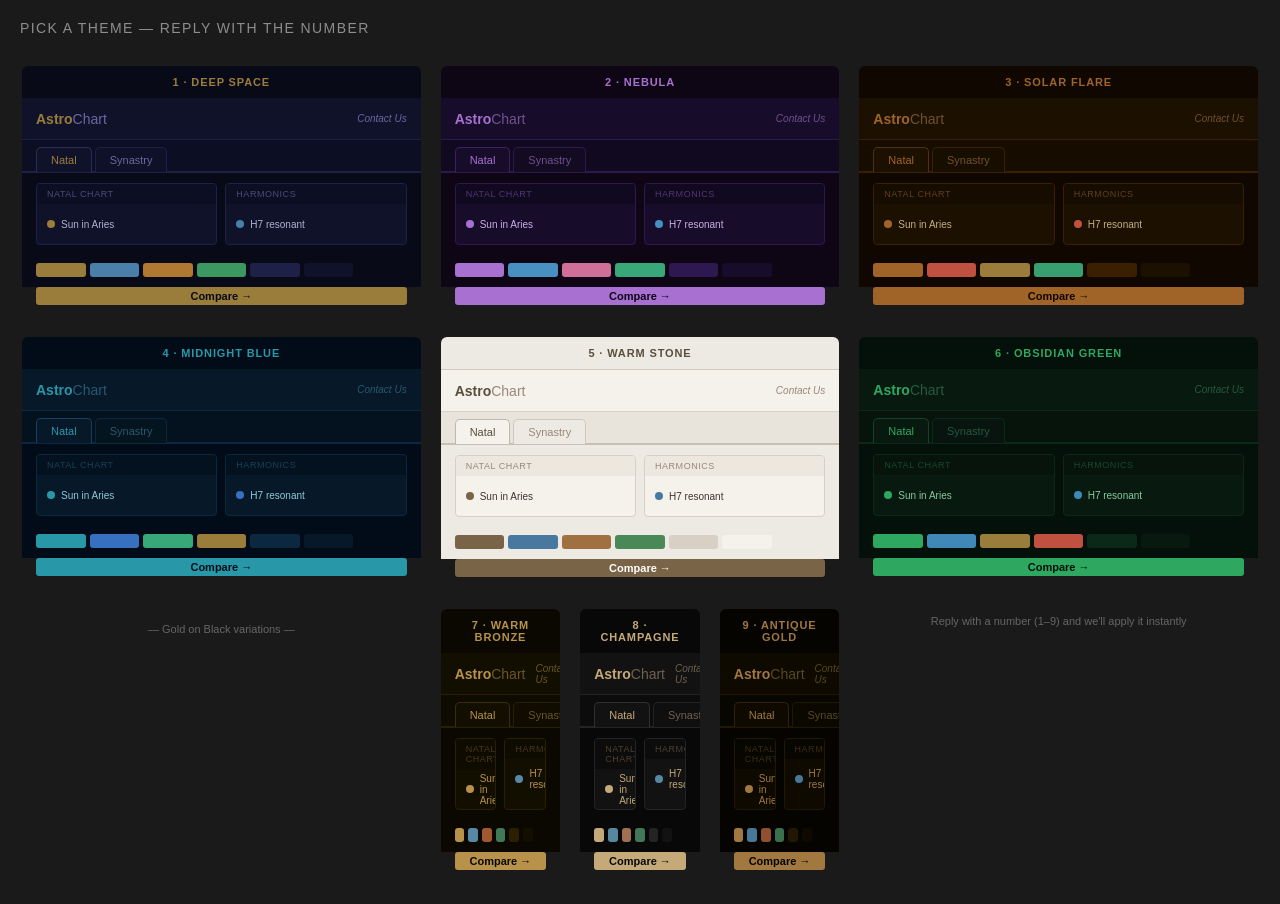
==== commit dbf593a7: "Replace light themes with gold-on-black variations 7-9" ====
--- a/app/static/theme-preview.html
+++ b/app/static/theme-preview.html
@@ -229,106 +229,106 @@
   <div class="pill" style="background:#2ea860;color:#04100a;margin:0 14px 12px;text-align:center">Compare →</div>
 </div>
 
-<p style="color:#666;font-size:11px;text-align:center;margin:16px 0 8px">— Additional options —</p>
+<p style="color:#666;font-size:11px;text-align:center;margin:16px 0 8px">— Gold on Black variations —</p>
 <div class="themes">
 
-<!-- 7. Black on Light Gold -->
-<div class="theme">
-  <div class="theme-label" style="background:#e8d9b0;color:#1a1200;border-bottom:1px solid #c8b880">7 · Black on Light Gold</div>
-  <div class="toolbar" style="background:#f0e4c0;border-bottom:1px solid #c8b880">
-    <div class="brand" style="color:#1a1200">Astro<span style="color:#6b5a20">Chart</span></div>
-    <div class="contact" style="color:#6b5a20">Contact Us</div>
-  </div>
-  <div class="tabs" style="background:#ddd0a0;border-bottom:2px solid #b8a870">
-    <div class="tab" style="background:#f0e4c0;color:#1a1200;border-color:#a89850">Natal</div>
-    <div class="tab" style="background:#e8d9b0;color:#7a6830;border-color:#c8b880">Synastry</div>
-  </div>
-  <div class="cards" style="background:#e8d9b0">
-    <div class="card" style="background:#f0e4c0;border-color:#c8b880">
-      <div class="card-hdr" style="background:#e0d0a0;color:#7a6830">Natal Chart</div>
-      <div class="card-body" style="color:#1a1200"><div class="dot" style="background:#2a1800"></div>Sun in Aries</div>
-    </div>
-    <div class="card" style="background:#f0e4c0;border-color:#c8b880">
-      <div class="card-hdr" style="background:#e0d0a0;color:#7a6830">Harmonics</div>
-      <div class="card-body" style="color:#1a1200"><div class="dot" style="background:#3a6890"></div>H7 resonant</div>
-    </div>
-  </div>
-  <div class="swatch" style="background:#e8d9b0">
-    <div class="sw" style="background:#1a1200"></div>
-    <div class="sw" style="background:#3a6890"></div>
-    <div class="sw" style="background:#8b4513"></div>
-    <div class="sw" style="background:#2e7d50"></div>
-    <div class="sw" style="background:#c8b880"></div>
-    <div class="sw" style="background:#f0e4c0"></div>
-    <div class="sw" style="background:#e8d9b0"></div>
-  </div>
-  <div class="pill" style="background:#2a1800;color:#f0e4c0;margin:0 14px 12px;text-align:center">Compare →</div>
-</div>
-
-<!-- 8. Black on Warm Cream -->
-<div class="theme">
-  <div class="theme-label" style="background:#f0ead8;color:#1a1200;border-bottom:1px solid #d0c8a8">8 · Black on Warm Cream</div>
-  <div class="toolbar" style="background:#faf6ea;border-bottom:1px solid #d8d0b0">
-    <div class="brand" style="color:#1a1200">Astro<span style="color:#7a6840">Chart</span></div>
-    <div class="contact" style="color:#7a6840">Contact Us</div>
-  </div>
-  <div class="tabs" style="background:#e8e0c8;border-bottom:2px solid #c8c0a0">
-    <div class="tab" style="background:#faf6ea;color:#1a1200;border-color:#b8b090">Natal</div>
-    <div class="tab" style="background:#f0ead8;color:#8a7850;border-color:#d0c8a8">Synastry</div>
-  </div>
-  <div class="cards" style="background:#f0ead8">
-    <div class="card" style="background:#faf6ea;border-color:#d8d0b0">
-      <div class="card-hdr" style="background:#ede7d4;color:#8a7850">Natal Chart</div>
-      <div class="card-body" style="color:#1a1200"><div class="dot" style="background:#2a1800"></div>Sun in Aries</div>
-    </div>
-    <div class="card" style="background:#faf6ea;border-color:#d8d0b0">
-      <div class="card-hdr" style="background:#ede7d4;color:#8a7850">Harmonics</div>
-      <div class="card-body" style="color:#1a1200"><div class="dot" style="background:#3a6890"></div>H7 resonant</div>
-    </div>
-  </div>
-  <div class="swatch" style="background:#f0ead8">
-    <div class="sw" style="background:#1a1200"></div>
-    <div class="sw" style="background:#3a6890"></div>
-    <div class="sw" style="background:#8b4513"></div>
-    <div class="sw" style="background:#2e7d50"></div>
-    <div class="sw" style="background:#d8d0b0"></div>
-    <div class="sw" style="background:#faf6ea"></div>
-    <div class="sw" style="background:#f0ead8"></div>
-  </div>
-  <div class="pill" style="background:#2a1800;color:#faf6ea;margin:0 14px 12px;text-align:center">Compare →</div>
-</div>
-
-<!-- 9. Black on Dusty Rose Gold -->
-<div class="theme">
-  <div class="theme-label" style="background:#e8ddd0;color:#1a0e08;border-bottom:1px solid #c8b8a8">9 · Black on Dusty Sand</div>
-  <div class="toolbar" style="background:#f2ece2;border-bottom:1px solid #d0c4b4">
-    <div class="brand" style="color:#1a0e08">Astro<span style="color:#7a6858">Chart</span></div>
-    <div class="contact" style="color:#7a6858">Contact Us</div>
-  </div>
-  <div class="tabs" style="background:#ddd4c8;border-bottom:2px solid #c0b4a4">
-    <div class="tab" style="background:#f2ece2;color:#1a0e08;border-color:#b0a898">Natal</div>
-    <div class="tab" style="background:#e8ddd0;color:#8a7868">Synastry</div>
-  </div>
-  <div class="cards" style="background:#e8ddd0">
-    <div class="card" style="background:#f2ece2;border-color:#d0c4b4">
-      <div class="card-hdr" style="background:#e4dace;color:#8a7868">Natal Chart</div>
-      <div class="card-body" style="color:#1a0e08"><div class="dot" style="background:#1a0e08"></div>Sun in Aries</div>
-    </div>
-    <div class="card" style="background:#f2ece2;border-color:#d0c4b4">
-      <div class="card-hdr" style="background:#e4dace;color:#8a7868">Harmonics</div>
-      <div class="card-body" style="color:#1a0e08"><div class="dot" style="background:#48607a"></div>H7 resonant</div>
-    </div>
-  </div>
-  <div class="swatch" style="background:#e8ddd0">
-    <div class="sw" style="background:#1a0e08"></div>
-    <div class="sw" style="background:#48607a"></div>
-    <div class="sw" style="background:#906040"></div>
-    <div class="sw" style="background:#4a7858"></div>
-    <div class="sw" style="background:#d0c4b4"></div>
-    <div class="sw" style="background:#f2ece2"></div>
-    <div class="sw" style="background:#e8ddd0"></div>
-  </div>
-  <div class="pill" style="background:#1a0e08;color:#f2ece2;margin:0 14px 12px;text-align:center">Compare →</div>
+<!-- 7. Warm Bronze — richer gold, pure black -->
+<div class="theme">
+  <div class="theme-label" style="background:#0a0800;color:#b8924a">7 · Warm Bronze</div>
+  <div class="toolbar" style="background:#130f00;border-bottom:1px solid #2a2000">
+    <div class="brand" style="color:#b8924a">Astro<span style="color:#6a5428">Chart</span></div>
+    <div class="contact" style="color:#6a5428">Contact Us</div>
+  </div>
+  <div class="tabs" style="background:#0e0b00;border-bottom:2px solid #2a2000">
+    <div class="tab" style="background:#130f00;color:#b8924a;border-color:#3a2c10">Natal</div>
+    <div class="tab" style="background:#100d00;color:#6a5428;border-color:#2a2000">Synastry</div>
+  </div>
+  <div class="cards" style="background:#0a0800">
+    <div class="card" style="background:#130f00;border-color:#2a2000">
+      <div class="card-hdr" style="background:#0e0b00;color:#4a3818">Natal Chart</div>
+      <div class="card-body" style="color:#b8924a"><div class="dot" style="background:#b8924a"></div>Sun in Aries</div>
+    </div>
+    <div class="card" style="background:#130f00;border-color:#2a2000">
+      <div class="card-hdr" style="background:#0e0b00;color:#4a3818">Harmonics</div>
+      <div class="card-body" style="color:#b8924a"><div class="dot" style="background:#5888a8"></div>H7 resonant</div>
+    </div>
+  </div>
+  <div class="swatch" style="background:#0a0800">
+    <div class="sw" style="background:#b8924a"></div>
+    <div class="sw" style="background:#5888a8"></div>
+    <div class="sw" style="background:#a05830"></div>
+    <div class="sw" style="background:#407858"></div>
+    <div class="sw" style="background:#2a2000"></div>
+    <div class="sw" style="background:#130f00"></div>
+    <div class="sw" style="background:#0a0800"></div>
+  </div>
+  <div class="pill" style="background:#b8924a;color:#0a0800;margin:0 14px 12px;text-align:center">Compare →</div>
+</div>
+
+<!-- 8. Pale Champagne — soft off-white gold on near-black -->
+<div class="theme">
+  <div class="theme-label" style="background:#080808;color:#c4aa78">8 · Champagne</div>
+  <div class="toolbar" style="background:#121212;border-bottom:1px solid #242424">
+    <div class="brand" style="color:#c4aa78">Astro<span style="color:#706050">Chart</span></div>
+    <div class="contact" style="color:#706050">Contact Us</div>
+  </div>
+  <div class="tabs" style="background:#0c0c0c;border-bottom:2px solid #242424">
+    <div class="tab" style="background:#121212;color:#c4aa78;border-color:#303030">Natal</div>
+    <div class="tab" style="background:#0f0f0f;color:#706050;border-color:#242424">Synastry</div>
+  </div>
+  <div class="cards" style="background:#080808">
+    <div class="card" style="background:#121212;border-color:#242424">
+      <div class="card-hdr" style="background:#0c0c0c;color:#504030">Natal Chart</div>
+      <div class="card-body" style="color:#c4aa78"><div class="dot" style="background:#c4aa78"></div>Sun in Aries</div>
+    </div>
+    <div class="card" style="background:#121212;border-color:#242424">
+      <div class="card-hdr" style="background:#0c0c0c;color:#504030">Harmonics</div>
+      <div class="card-body" style="color:#c4aa78"><div class="dot" style="background:#5888a0"></div>H7 resonant</div>
+    </div>
+  </div>
+  <div class="swatch" style="background:#080808">
+    <div class="sw" style="background:#c4aa78"></div>
+    <div class="sw" style="background:#5888a0"></div>
+    <div class="sw" style="background:#a07050"></div>
+    <div class="sw" style="background:#407858"></div>
+    <div class="sw" style="background:#242424"></div>
+    <div class="sw" style="background:#121212"></div>
+    <div class="sw" style="background:#080808"></div>
+  </div>
+  <div class="pill" style="background:#c4aa78;color:#080808;margin:0 14px 12px;text-align:center">Compare →</div>
+</div>
+
+<!-- 9. Antique Gold — deep warm black, rich ochre -->
+<div class="theme">
+  <div class="theme-label" style="background:#060400;color:#a07840">9 · Antique Gold</div>
+  <div class="toolbar" style="background:#0e0a00;border-bottom:1px solid #201800">
+    <div class="brand" style="color:#a07840">Astro<span style="color:#584820">Chart</span></div>
+    <div class="contact" style="color:#584820">Contact Us</div>
+  </div>
+  <div class="tabs" style="background:#080600;border-bottom:2px solid #201800">
+    <div class="tab" style="background:#0e0a00;color:#a07840;border-color:#302010">Natal</div>
+    <div class="tab" style="background:#0b0800;color:#584820;border-color:#201800">Synastry</div>
+  </div>
+  <div class="cards" style="background:#060400">
+    <div class="card" style="background:#0e0a00;border-color:#201800">
+      <div class="card-hdr" style="background:#080600;color:#3c2c10">Natal Chart</div>
+      <div class="card-body" style="color:#a07840"><div class="dot" style="background:#a07840"></div>Sun in Aries</div>
+    </div>
+    <div class="card" style="background:#0e0a00;border-color:#201800">
+      <div class="card-hdr" style="background:#080600;color:#3c2c10">Harmonics</div>
+      <div class="card-body" style="color:#a07840"><div class="dot" style="background:#487898"></div>H7 resonant</div>
+    </div>
+  </div>
+  <div class="swatch" style="background:#060400">
+    <div class="sw" style="background:#a07840"></div>
+    <div class="sw" style="background:#487898"></div>
+    <div class="sw" style="background:#905030"></div>
+    <div class="sw" style="background:#3a7050"></div>
+    <div class="sw" style="background:#201800"></div>
+    <div class="sw" style="background:#0e0a00"></div>
+    <div class="sw" style="background:#060400"></div>
+  </div>
+  <div class="pill" style="background:#a07840;color:#060400;margin:0 14px 12px;text-align:center">Compare →</div>
 </div>
 
 </div>
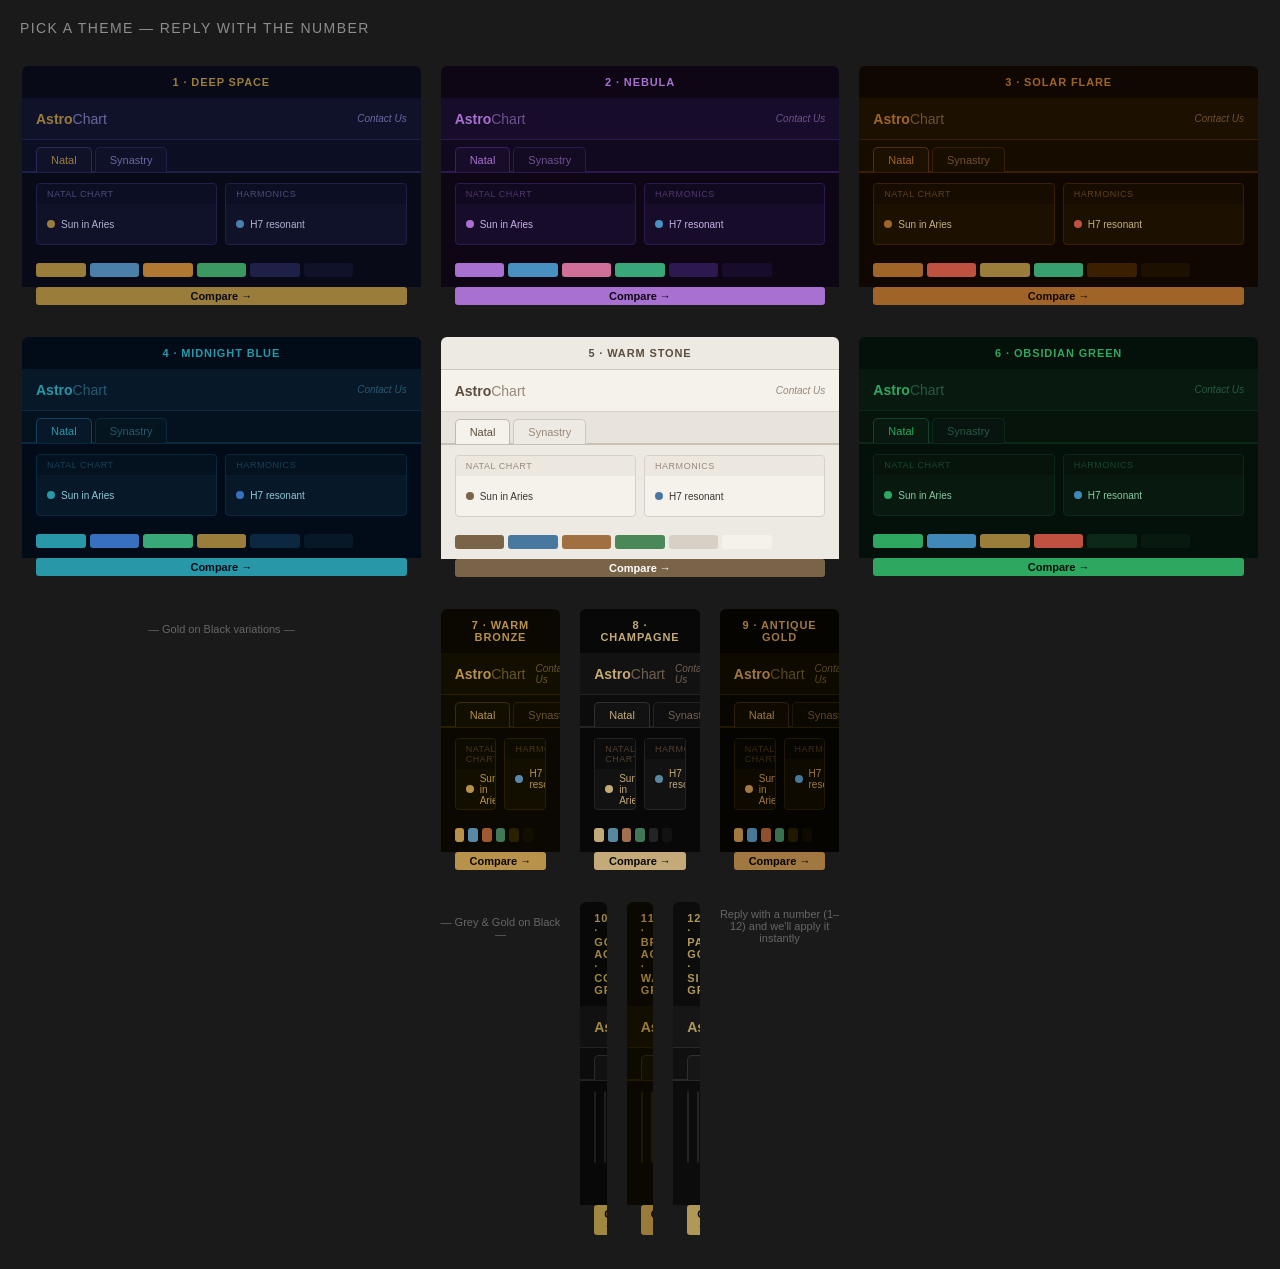
==== commit 68d18f52: "Add grey and gold on black theme options 10-12" ====
--- a/app/static/theme-preview.html
+++ b/app/static/theme-preview.html
@@ -331,7 +331,109 @@
   <div class="pill" style="background:#a07840;color:#060400;margin:0 14px 12px;text-align:center">Compare →</div>
 </div>
 
-</div>
-<p style="color:#666;font-size:11px;text-align:center;margin-top:8px">Reply with a number (1–9) and we'll apply it instantly</p>
+<p style="color:#666;font-size:11px;text-align:center;margin:16px 0 8px">— Grey &amp; Gold on Black —</p>
+<div class="themes">
+
+<!-- 10. Cool grey text, warm gold accents, pure black -->
+<div class="theme">
+  <div class="theme-label" style="background:#080808;color:#a08840">10 · Gold Accent · Cool Grey</div>
+  <div class="toolbar" style="background:#111111;border-bottom:1px solid #222222">
+    <div class="brand" style="color:#a08840">Astro<span style="color:#686868">Chart</span></div>
+    <div class="contact" style="color:#686868;font-style:italic">Contact Us</div>
+  </div>
+  <div class="tabs" style="background:#0c0c0c;border-bottom:2px solid #222">
+    <div class="tab" style="background:#111;color:#a08840;border-color:#2a2a2a">Natal</div>
+    <div class="tab" style="background:#0e0e0e;color:#686868;border-color:#222">Synastry</div>
+  </div>
+  <div class="cards" style="background:#080808">
+    <div class="card" style="background:#111111;border-color:#1e1e1e">
+      <div class="card-hdr" style="background:#0c0c0c;color:#484848">Natal Chart</div>
+      <div class="card-body" style="color:#b8b8b8"><div class="dot" style="background:#a08840"></div>Sun in Aries</div>
+    </div>
+    <div class="card" style="background:#111111;border-color:#1e1e1e">
+      <div class="card-hdr" style="background:#0c0c0c;color:#484848">Harmonics</div>
+      <div class="card-body" style="color:#b8b8b8"><div class="dot" style="background:#5880a0"></div>H7 resonant</div>
+    </div>
+  </div>
+  <div class="swatch" style="background:#080808">
+    <div class="sw" style="background:#a08840"></div>
+    <div class="sw" style="background:#5880a0"></div>
+    <div class="sw" style="background:#b8b8b8"></div>
+    <div class="sw" style="background:#686868"></div>
+    <div class="sw" style="background:#2a2a2a"></div>
+    <div class="sw" style="background:#111111"></div>
+    <div class="sw" style="background:#080808"></div>
+  </div>
+  <div class="pill" style="background:#a08840;color:#080808;margin:0 14px 12px;text-align:center">Compare →</div>
+</div>
+
+<!-- 11. Warm grey text, richer bronze gold, very dark warm black -->
+<div class="theme">
+  <div class="theme-label" style="background:#0a0800;color:#9a7a38">11 · Bronze Accent · Warm Grey</div>
+  <div class="toolbar" style="background:#120e00;border-bottom:1px solid #201800">
+    <div class="brand" style="color:#9a7a38">Astro<span style="color:#706050">Chart</span></div>
+    <div class="contact" style="color:#706050;font-style:italic">Contact Us</div>
+  </div>
+  <div class="tabs" style="background:#0d0a00;border-bottom:2px solid #201800">
+    <div class="tab" style="background:#120e00;color:#9a7a38;border-color:#2a2010">Natal</div>
+    <div class="tab" style="background:#100c00;color:#706050;border-color:#201800">Synastry</div>
+  </div>
+  <div class="cards" style="background:#0a0800">
+    <div class="card" style="background:#120e00;border-color:#201800">
+      <div class="card-hdr" style="background:#0d0a00;color:#403020">Natal Chart</div>
+      <div class="card-body" style="color:#a09080"><div class="dot" style="background:#9a7a38"></div>Sun in Aries</div>
+    </div>
+    <div class="card" style="background:#120e00;border-color:#201800">
+      <div class="card-hdr" style="background:#0d0a00;color:#403020">Harmonics</div>
+      <div class="card-body" style="color:#a09080"><div class="dot" style="background:#487890"></div>H7 resonant</div>
+    </div>
+  </div>
+  <div class="swatch" style="background:#0a0800">
+    <div class="sw" style="background:#9a7a38"></div>
+    <div class="sw" style="background:#487890"></div>
+    <div class="sw" style="background:#a09080"></div>
+    <div class="sw" style="background:#706050"></div>
+    <div class="sw" style="background:#201800"></div>
+    <div class="sw" style="background:#120e00"></div>
+    <div class="sw" style="background:#0a0800"></div>
+  </div>
+  <div class="pill" style="background:#9a7a38;color:#0a0800;margin:0 14px 12px;text-align:center">Compare →</div>
+</div>
+
+<!-- 12. Silver-grey text, pale gold accent, charcoal black -->
+<div class="theme">
+  <div class="theme-label" style="background:#0c0c0c;color:#b09858">12 · Pale Gold · Silver Grey</div>
+  <div class="toolbar" style="background:#161616;border-bottom:1px solid #282828">
+    <div class="brand" style="color:#b09858">Astro<span style="color:#787878">Chart</span></div>
+    <div class="contact" style="color:#787878;font-style:italic">Contact Us</div>
+  </div>
+  <div class="tabs" style="background:#101010;border-bottom:2px solid #282828">
+    <div class="tab" style="background:#161616;color:#b09858;border-color:#303030">Natal</div>
+    <div class="tab" style="background:#131313;color:#787878;border-color:#282828">Synastry</div>
+  </div>
+  <div class="cards" style="background:#0c0c0c">
+    <div class="card" style="background:#161616;border-color:#242424">
+      <div class="card-hdr" style="background:#101010;color:#505050">Natal Chart</div>
+      <div class="card-body" style="color:#c0c0c0"><div class="dot" style="background:#b09858"></div>Sun in Aries</div>
+    </div>
+    <div class="card" style="background:#161616;border-color:#242424">
+      <div class="card-hdr" style="background:#101010;color:#505050">Harmonics</div>
+      <div class="card-body" style="color:#c0c0c0"><div class="dot" style="background:#5888a8"></div>H7 resonant</div>
+    </div>
+  </div>
+  <div class="swatch" style="background:#0c0c0c">
+    <div class="sw" style="background:#b09858"></div>
+    <div class="sw" style="background:#5888a8"></div>
+    <div class="sw" style="background:#c0c0c0"></div>
+    <div class="sw" style="background:#787878"></div>
+    <div class="sw" style="background:#282828"></div>
+    <div class="sw" style="background:#161616"></div>
+    <div class="sw" style="background:#0c0c0c"></div>
+  </div>
+  <div class="pill" style="background:#b09858;color:#0c0c0c;margin:0 14px 12px;text-align:center">Compare →</div>
+</div>
+
+</div>
+<p style="color:#666;font-size:11px;text-align:center;margin-top:8px">Reply with a number (1–12) and we'll apply it instantly</p>
 </body>
 </html>
